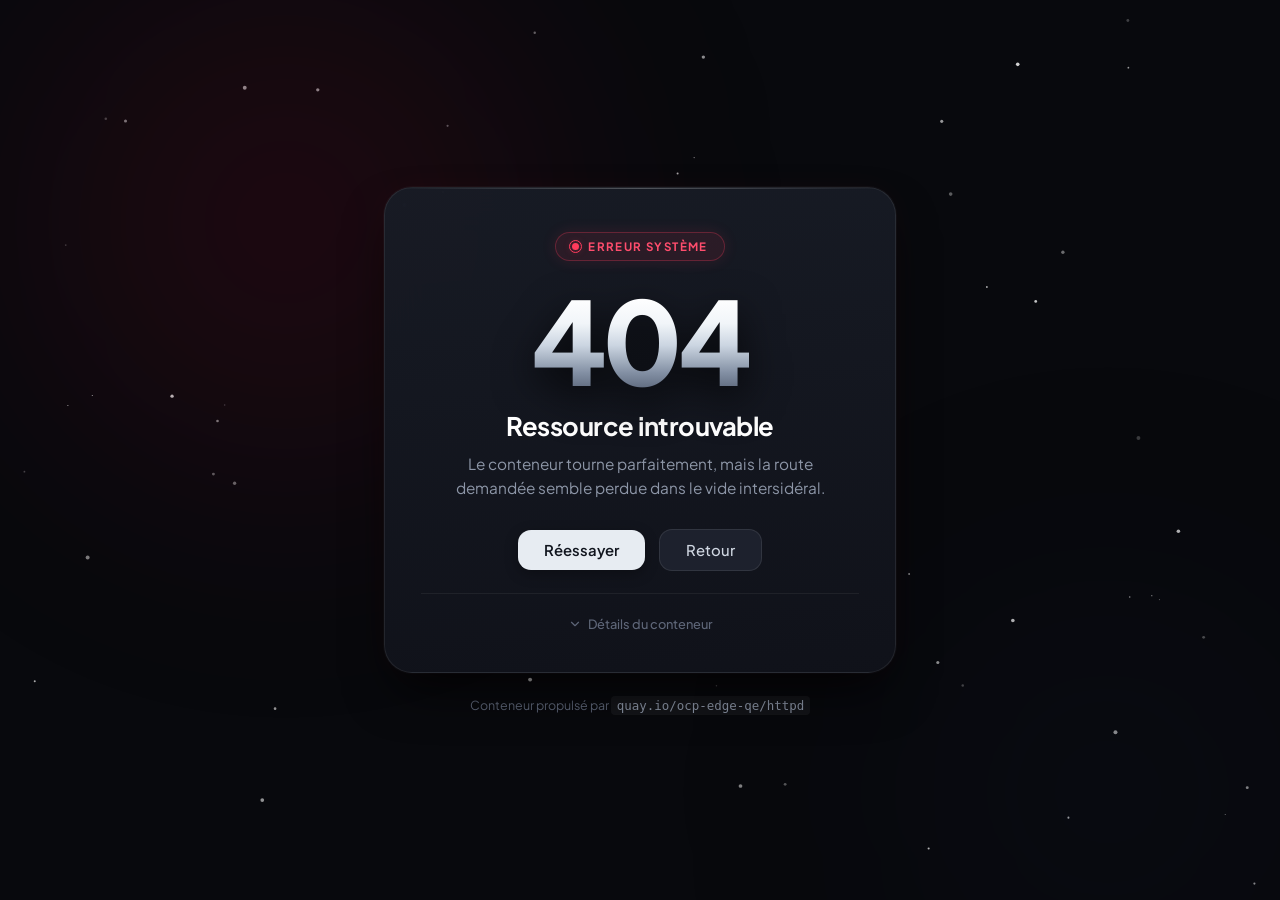
==== index.html @ 92edea51 "feat: add custom 404 error page with interactive elements and diagnostics - Created a new HTML file " ====
<!DOCTYPE html>
<html lang="fr">
<head>
  <meta charset="UTF-8">
  <meta name="viewport" content="width=device-width, initial-scale=1.0">
  <title>404 — Ressource introuvable</title>
  <meta name="description" content="Le conteneur tourne parfaitement, mais la route demandée semble perdue dans le vide intersidéral.">
  <link rel="icon" href="data:image/svg+xml,<svg xmlns='http://www.w3.org/2000/svg' viewBox='0 0 100 100'><text y='.9em' font-size='90'>🚀</text></svg>">
  <link rel="preconnect" href="https://fonts.googleapis.com">
  <link rel="preconnect" href="https://fonts.gstatic.com" crossorigin>
  <link href="https://fonts.googleapis.com/css2?family=Plus+Jakarta+Sans:wght@400;500;600;700;800;900&display=swap" rel="stylesheet">
  <link rel="stylesheet" href="style.css">
</head>
<body>
  <!-- Canvas d'arrière-plan avec poussière d'étoiles et nébuleuse -->
  <canvas id="space-canvas"></canvas>

  <!-- Lueur ambiante d'arrière-plan -->
  <div class="ambient-glow glow-top-left"></div>
  <div class="ambient-glow glow-bottom-right"></div>

  <main class="page-container">
    <!-- Carte principale 3D -->
    <div class="error-card" id="tilt-card">
      <!-- Reflet de lumière sur la bordure -->
      <div class="card-glass-reflection"></div>

      <!-- Badge statut système -->
      <div class="badge-wrapper">
        <div class="status-badge" role="status" aria-live="polite">
          <span class="pulsing-dot" aria-hidden="true"></span>
          <span class="badge-text">ERREUR SYSTÈME</span>
        </div>
      </div>

      <!-- Code 404 Métallique / 3D -->
      <div class="code-container">
        <h1 class="error-code" data-text="404">404</h1>
      </div>

      <!-- Titre & Description -->
      <div class="message-content">
        <h2 class="error-title">Ressource introuvable</h2>
        <p class="error-description">
          Le conteneur tourne parfaitement, mais la route demandée semble perdue dans le vide intersidéral.
        </p>
      </div>

      <!-- Boutons d'action -->
      <div class="action-buttons">
        <button type="button" class="btn btn-primary" id="btn-retry" aria-label="Réessayer la connexion">
          <span class="btn-spinner" aria-hidden="true"></span>
          <span class="btn-text">Réessayer</span>
        </button>
        <button type="button" class="btn btn-secondary" id="btn-back" aria-label="Revenir en arrière">
          <span class="btn-text">Retour</span>
        </button>
      </div>

      <!-- Informations techniques repliables -->
      <div class="diagnostics-toggle-container">
        <button type="button" class="diagnostics-toggle" id="diagnostics-toggle" aria-expanded="false" aria-controls="diagnostics-panel">
          <svg class="toggle-icon" width="14" height="14" viewBox="0 0 24 24" fill="none" stroke="currentColor" stroke-width="2" stroke-linecap="round" stroke-linejoin="round">
            <polyline points="6 9 12 15 18 9"></polyline>
          </svg>
          <span>Détails du conteneur</span>
        </button>

        <div class="diagnostics-panel" id="diagnostics-panel" hidden>
          <div class="diag-grid">
            <div class="diag-item">
              <span class="diag-label">Statut HTTP</span>
              <span class="diag-value status-error">404 Not Found</span>
            </div>
            <div class="diag-item">
              <span class="diag-label">Conteneur</span>
              <span class="diag-value" id="diag-server">Apache HTTPD (Alpine/OCP)</span>
            </div>
            <div class="diag-item">
              <span class="diag-label">Route demandée</span>
              <span class="diag-value code-font" id="diag-route">/</span>
            </div>
            <div class="diag-item">
              <span class="diag-label">Horodatage</span>
              <span class="diag-value code-font" id="diag-time">--:--:--</span>
            </div>
            <div class="diag-item">
              <span class="diag-label">Latence liaison</span>
              <span class="diag-value status-ok" id="diag-ping">0.4 ms</span>
            </div>
            <div class="diag-item">
              <span class="diag-label">Moteur Docker</span>
              <span class="diag-value status-ok">En cours d'exécution ●</span>
            </div>
          </div>
        </div>
      </div>

    </div>

    <!-- Notification toast interactive pour le bouton réessayer -->
    <div class="toast" id="status-toast" role="alert" aria-live="assertive"></div>

    <!-- Footer discret -->
    <footer class="page-footer">
      <span>Conteneur propulsé par <code>quay.io/ocp-edge-qe/httpd</code></span>
    </footer>
  </main>

  <script src="script.js"></script>
</body>
</html>
---- style.css ----
/* ==========================================================================
   Page d'erreur 404 - Design Intersidéral & Conteneurisé
   ========================================================================== */

:root {
  --bg-dark: #08090d;
  --bg-card: #13161f;
  --bg-card-glass: rgba(19, 22, 31, 0.85);
  --border-card: rgba(255, 255, 255, 0.08);
  --border-card-hover: rgba(255, 255, 255, 0.16);

  --accent-red: #ff3b5c;
  --accent-red-glow: rgba(255, 59, 92, 0.4);
  --badge-bg: rgba(255, 59, 92, 0.09);
  --badge-border: rgba(255, 59, 92, 0.28);
  --badge-text: #ff4d6d;

  --text-primary: #ffffff;
  --text-secondary: #8d96a7;
  --text-muted: #5e6678;

  --btn-primary-bg: #e7ecf2;
  --btn-primary-hover: #ffffff;
  --btn-primary-text: #11151e;
  --btn-secondary-bg: #1d212d;
  --btn-secondary-hover: #262c3b;
  --btn-secondary-border: rgba(255, 255, 255, 0.09);
  --btn-secondary-text: #d0d7e2;

  --font-main: 'Plus Jakarta Sans', system-ui, -apple-system, BlinkMacSystemFont, 'Segoe UI', Roboto, sans-serif;
  --font-mono: ui-monospace, SFMono-Regular, Menlo, Monaco, Consolas, monospace;
}

/* Reset & Box Sizing */
*, *::before, *::after {
  margin: 0;
  padding: 0;
  box-sizing: border-box;
}

html, body {
  width: 100%;
  height: 100%;
  min-height: 100vh;
  background-color: var(--bg-dark);
  color: var(--text-primary);
  font-family: var(--font-main);
  overflow-x: hidden;
  -webkit-font-smoothing: antialiased;
  -moz-osx-font-smoothing: grayscale;
}

body {
  display: flex;
  justify-content: center;
  align-items: center;
  position: relative;
}

/* Canvas d'arrière-plan (Particules cosmiques & poussière d'étoiles) */
#space-canvas {
  position: fixed;
  top: 0;
  left: 0;
  width: 100%;
  height: 100%;
  pointer-events: none;
  z-index: 0;
}

/* Halos lumineux nébuleux */
.ambient-glow {
  position: fixed;
  border-radius: 50%;
  filter: blur(120px);
  pointer-events: none;
  z-index: 1;
  opacity: 0.65;
  transition: opacity 1s ease;
}

.glow-top-left {
  top: -10vw;
  left: -5vw;
  width: 55vw;
  height: 55vw;
  max-width: 700px;
  max-height: 700px;
  background: radial-gradient(circle, rgba(190, 20, 50, 0.28) 0%, rgba(130, 10, 40, 0.12) 50%, transparent 80%);
}

.glow-bottom-right {
  bottom: -15vw;
  right: -10vw;
  width: 50vw;
  height: 50vw;
  max-width: 600px;
  max-height: 600px;
  background: radial-gradient(circle, rgba(30, 40, 70, 0.25) 0%, rgba(15, 20, 35, 0.08) 50%, transparent 80%);
}

/* Conteneur principal */
.page-container {
  position: relative;
  z-index: 10;
  display: flex;
  flex-direction: column;
  align-items: center;
  justify-content: center;
  padding: 24px;
  width: 100%;
  max-width: 560px;
  perspective: 1200px; /* Base pour l'effet 3D */
}

/* Carte centrale 404 */
.error-card {
  position: relative;
  width: 100%;
  background: var(--bg-card);
  background: linear-gradient(175deg, rgba(24, 28, 38, 0.95) 0%, rgba(16, 18, 26, 0.98) 100%);
  border: 1px solid var(--border-card);
  border-radius: 28px;
  padding: 44px 36px 36px;
  text-align: center;
  backdrop-filter: blur(24px);
  -webkit-backdrop-filter: blur(24px);
  box-shadow: 
    0 25px 50px -12px rgba(0, 0, 0, 0.8),
    0 0 0 1px rgba(255, 255, 255, 0.03),
    0 0 35px rgba(255, 45, 85, 0.04);
  transform-style: preserve-3d;
  transition: transform 0.2s cubic-bezier(0.2, 0, 0.2, 1), box-shadow 0.3s ease, border-color 0.3s ease;
  overflow: hidden;
}

/* Reflet spéculaire sur la vitre de la carte */
.card-glass-reflection {
  position: absolute;
  top: 0;
  left: 0;
  right: 0;
  height: 1px;
  background: linear-gradient(90deg, transparent 0%, rgba(255, 255, 255, 0.25) 50%, transparent 100%);
  pointer-events: none;
}

/* Badge Statut : ERREUR SYSTÈME */
.badge-wrapper {
  display: flex;
  justify-content: center;
  margin-bottom: 24px;
}

.status-badge {
  display: inline-flex;
  align-items: center;
  gap: 9px;
  background-color: var(--badge-bg);
  border: 1px solid var(--badge-border);
  padding: 6px 16px;
  border-radius: 9999px;
  box-shadow: 0 0 15px rgba(255, 59, 92, 0.12);
  user-select: none;
}

.pulsing-dot {
  width: 7px;
  height: 7px;
  border-radius: 50%;
  background-color: var(--accent-red);
  box-shadow: 0 0 8px var(--accent-red-glow);
  position: relative;
  display: inline-block;
}

.pulsing-dot::after {
  content: '';
  position: absolute;
  top: -3px;
  left: -3px;
  width: 13px;
  height: 13px;
  border-radius: 50%;
  border: 1px solid var(--accent-red);
  animation: pulse-ring 2s cubic-bezier(0.2, 0.8, 0.2, 1) infinite;
}

@keyframes pulse-ring {
  0% {
    transform: scale(0.6);
    opacity: 0.9;
  }
  70%, 100% {
    transform: scale(2.2);
    opacity: 0;
  }
}

.badge-text {
  font-size: 0.72rem;
  font-weight: 700;
  letter-spacing: 0.12em;
  color: var(--badge-text);
  text-transform: uppercase;
}

/* Chiffre 404 Géant & Métallique */
.code-container {
  margin: 0 0 14px;
  position: relative;
  user-select: none;
}

.error-code {
  font-size: clamp(5.2rem, 14vw, 7.2rem);
  font-weight: 900;
  line-height: 0.95;
  letter-spacing: -0.045em;
  background: linear-gradient(180deg, 
    #ffffff 10%, 
    #f1f5f9 35%, 
    #cbd5e1 55%, 
    #828fa3 80%, 
    #535e72 100%
  );
  -webkit-background-clip: text;
  -webkit-text-fill-color: transparent;
  filter: drop-shadow(0 14px 20px rgba(0, 0, 0, 0.75));
  position: relative;
  display: inline-block;
}

/* Titre & Description */
.message-content {
  margin-bottom: 28px;
}

.error-title {
  font-size: 1.6rem;
  font-weight: 700;
  letter-spacing: -0.02em;
  color: var(--text-primary);
  margin-bottom: 10px;
}

.error-description {
  font-size: 0.96rem;
  line-height: 1.6;
  color: var(--text-secondary);
  max-width: 410px;
  margin: 0 auto;
}

/* Boutons d'Action */
.action-buttons {
  display: flex;
  justify-content: center;
  align-items: center;
  gap: 14px;
  margin-bottom: 22px;
}

.btn {
  font-family: var(--font-main);
  font-size: 0.93rem;
  padding: 11px 26px;
  border-radius: 13px;
  border: none;
  cursor: pointer;
  display: inline-flex;
  align-items: center;
  justify-content: center;
  gap: 8px;
  transition: all 0.22s cubic-bezier(0.16, 1, 0.3, 1);
  outline: none;
  position: relative;
}

.btn:focus-visible {
  box-shadow: 0 0 0 3px rgba(255, 255, 255, 0.35);
}

/* Bouton Primaire : Réessayer */
.btn-primary {
  background-color: var(--btn-primary-bg);
  color: var(--btn-primary-text);
  font-weight: 600;
  box-shadow: 0 4px 14px rgba(0, 0, 0, 0.3);
}

.btn-primary:hover {
  background-color: var(--btn-primary-hover);
  transform: translateY(-2px);
  box-shadow: 0 8px 24px rgba(255, 255, 255, 0.18);
}

.btn-primary:active {
  transform: translateY(0);
}

/* Spinner pour bouton Réessayer */
.btn-spinner {
  width: 14px;
  height: 14px;
  border: 2px solid rgba(17, 21, 30, 0.25);
  border-top-color: var(--btn-primary-text);
  border-radius: 50%;
  display: none;
  animation: spin 0.8s linear infinite;
}

.btn-primary.loading .btn-spinner {
  display: inline-block;
}

.btn-primary.loading {
  pointer-events: none;
  opacity: 0.85;
}

@keyframes spin {
  to { transform: rotate(360deg); }
}

/* Bouton Secondaire : Retour */
.btn-secondary {
  background-color: var(--btn-secondary-bg);
  color: var(--btn-secondary-text);
  border: 1px solid var(--btn-secondary-border);
  font-weight: 500;
}

.btn-secondary:hover {
  background-color: var(--btn-secondary-hover);
  border-color: rgba(255, 255, 255, 0.18);
  color: #ffffff;
  transform: translateY(-2px);
}

.btn-secondary:active {
  transform: translateY(0);
}

/* Section Diagnostic Repliable */
.diagnostics-toggle-container {
  border-top: 1px solid rgba(255, 255, 255, 0.06);
  padding-top: 18px;
  margin-top: 10px;
}

.diagnostics-toggle {
  background: transparent;
  border: none;
  color: var(--text-muted);
  font-family: var(--font-main);
  font-size: 0.8rem;
  font-weight: 500;
  display: inline-flex;
  align-items: center;
  gap: 6px;
  cursor: pointer;
  transition: color 0.2s ease;
  padding: 4px 8px;
  border-radius: 6px;
}

.diagnostics-toggle:hover {
  color: var(--text-secondary);
}

.toggle-icon {
  transition: transform 0.25s ease;
}

.diagnostics-toggle[aria-expanded="true"] .toggle-icon {
  transform: rotate(180deg);
}

.diagnostics-panel {
  margin-top: 14px;
  background: rgba(10, 12, 17, 0.65);
  border: 1px solid rgba(255, 255, 255, 0.05);
  border-radius: 12px;
  padding: 14px 16px;
  text-align: left;
  animation: fadeIn 0.3s ease;
}

@keyframes fadeIn {
  from { opacity: 0; transform: translateY(-6px); }
  to { opacity: 1; transform: translateY(0); }
}

.diag-grid {
  display: grid;
  grid-template-columns: repeat(2, 1fr);
  gap: 10px 14px;
  font-size: 0.78rem;
}

.diag-item {
  display: flex;
  flex-direction: column;
  gap: 2px;
}

.diag-label {
  color: var(--text-muted);
  font-size: 0.7rem;
  text-transform: uppercase;
  letter-spacing: 0.05em;
}

.diag-value {
  color: var(--text-secondary);
  font-weight: 500;
  overflow: hidden;
  text-overflow: ellipsis;
  white-space: nowrap;
}

.diag-value.code-font {
  font-family: var(--font-mono);
}

.diag-value.status-error {
  color: var(--accent-red);
}

.diag-value.status-ok {
  color: #34d399;
}

/* Toast Message */
.toast {
  position: fixed;
  bottom: 30px;
  left: 50%;
  transform: translateX(-50%) translateY(20px);
  background: rgba(22, 26, 36, 0.95);
  border: 1px solid rgba(255, 255, 255, 0.12);
  color: #ffffff;
  padding: 10px 20px;
  border-radius: 9999px;
  font-size: 0.85rem;
  display: flex;
  align-items: center;
  gap: 8px;
  box-shadow: 0 10px 25px rgba(0, 0, 0, 0.6);
  opacity: 0;
  pointer-events: none;
  transition: all 0.3s cubic-bezier(0.16, 1, 0.3, 1);
  z-index: 100;
}

.toast.show {
  opacity: 1;
  transform: translateX(-50%) translateY(0);
}

/* Footer Discret */
.page-footer {
  margin-top: 24px;
  font-size: 0.78rem;
  color: var(--text-muted);
  text-align: center;
}

.page-footer code {
  font-family: var(--font-mono);
  background: rgba(255, 255, 255, 0.05);
  padding: 2px 6px;
  border-radius: 4px;
  color: var(--text-secondary);
}

/* Adaptabilité Mobile */
@media (max-width: 480px) {
  .error-card {
    padding: 36px 20px 28px;
    border-radius: 22px;
  }

  .action-buttons {
    flex-direction: column;
    width: 100%;
    gap: 10px;
  }

  .btn {
    width: 100%;
  }

  .diag-grid {
    grid-template-columns: 1fr;
  }
}
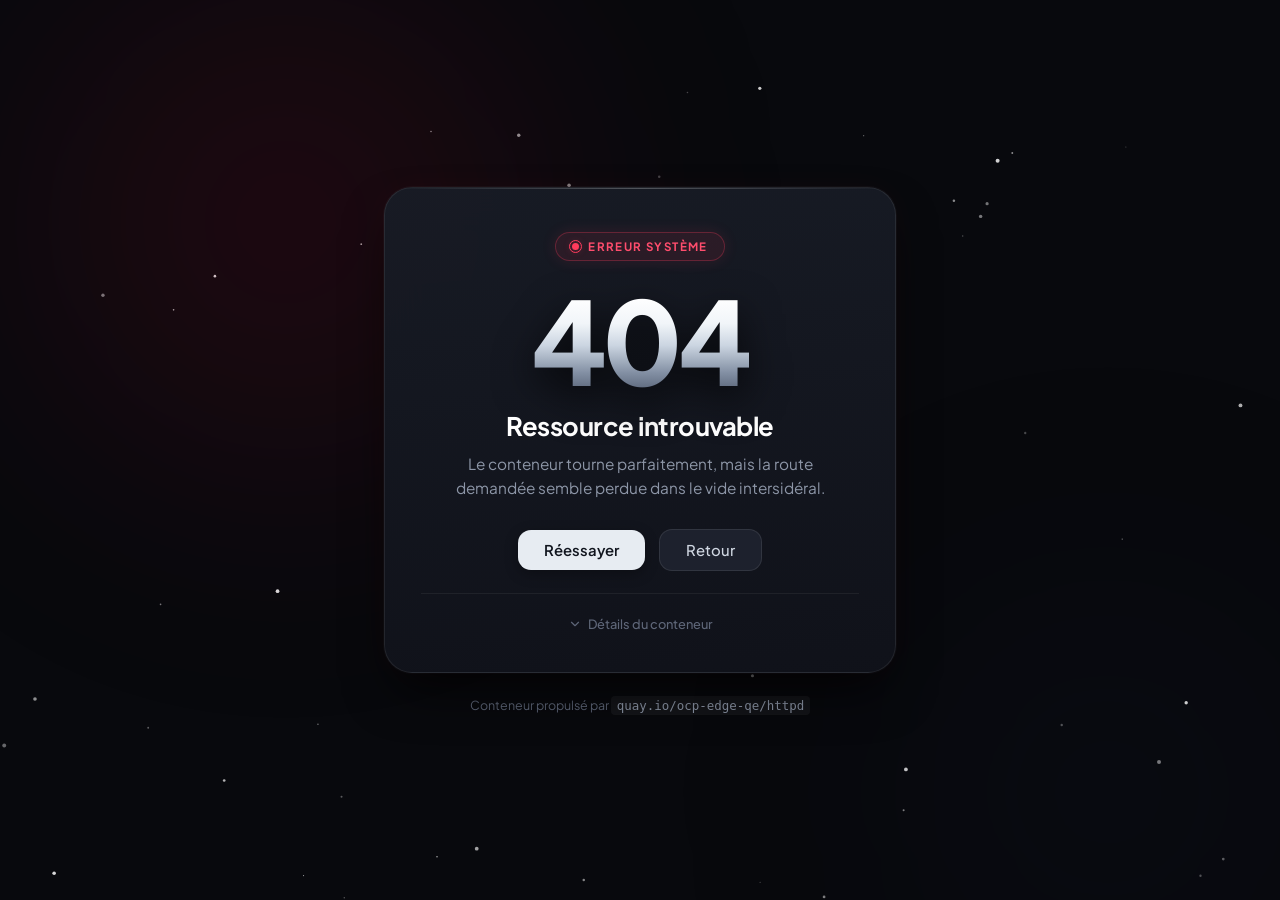
==== commit d47e0c0c: "ci: add GitHub Pages deployment workflow and auto-base resolution" ====
--- a/index.html
+++ b/index.html
@@ -6,6 +6,15 @@
   <title>404 — Ressource introuvable</title>
   <meta name="description" content="Le conteneur tourne parfaitement, mais la route demandée semble perdue dans le vide intersidéral.">
   <link rel="icon" href="data:image/svg+xml,<svg xmlns='http://www.w3.org/2000/svg' viewBox='0 0 100 100'><text y='.9em' font-size='90'>🚀</text></svg>">
+  <script>
+    // Résolution dynamique du chemin de base pour GitHub Pages et conteneur Docker
+    (function() {
+      var isGH = window.location.hostname.endsWith('github.io');
+      var segments = window.location.pathname.split('/').filter(Boolean);
+      var baseDir = isGH && segments.length > 0 ? '/' + segments[0] + '/' : '/';
+      document.write('<base href="' + baseDir + '">');
+    })();
+  </script>
   <link rel="preconnect" href="https://fonts.googleapis.com">
   <link rel="preconnect" href="https://fonts.gstatic.com" crossorigin>
   <link href="https://fonts.googleapis.com/css2?family=Plus+Jakarta+Sans:wght@400;500;600;700;800;900&display=swap" rel="stylesheet">
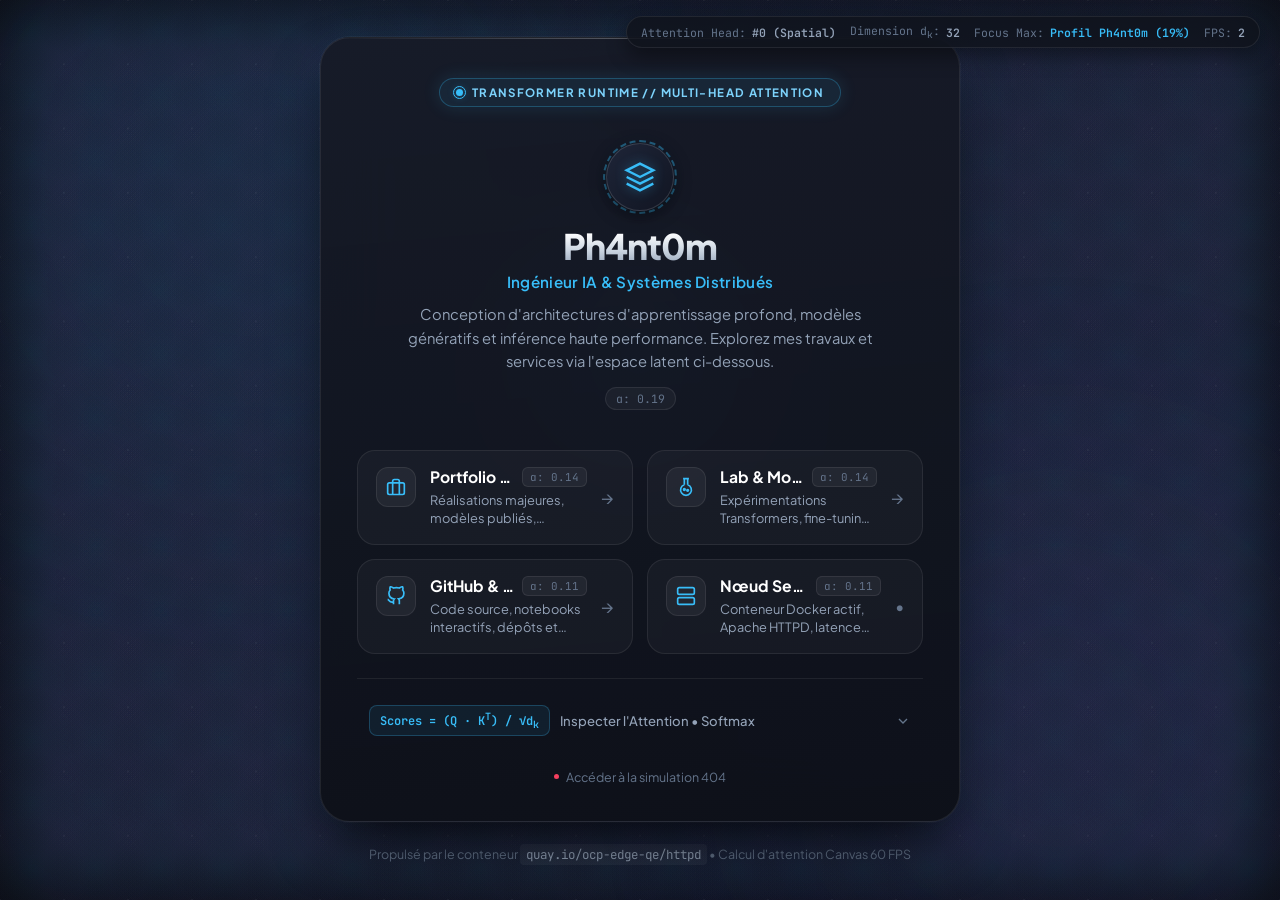
==== commit db91ac1e: "feat: transform homepage into AI Neural Hub with dynamic Attention Heatmap (Q*K^T / sqrt(dk))" ====
--- a/index.html
+++ b/index.html
@@ -3,9 +3,10 @@
 <head>
   <meta charset="UTF-8">
   <meta name="viewport" content="width=device-width, initial-scale=1.0">
-  <title>404 — Ressource introuvable</title>
-  <meta name="description" content="Le conteneur tourne parfaitement, mais la route demandée semble perdue dans le vide intersidéral.">
-  <link rel="icon" href="data:image/svg+xml,<svg xmlns='http://www.w3.org/2000/svg' viewBox='0 0 100 100'><text y='.9em' font-size='90'>🚀</text></svg>">
+  <title>Ph4nt0m // AI & Systems Engineer — Neural Hub</title>
+  <meta name="description" content="Portail personnel et serveur d'ingénierie en Intelligence Artificielle. Fond interactif Attention Heatmap calculant Q·Kᵀ / √dₖ en temps réel.">
+  <link rel="icon" href="data:image/svg+xml,<svg xmlns='http://www.w3.org/2000/svg' viewBox='0 0 100 100'><text y='.9em' font-size='90'>🧠</text></svg>">
+
   <script>
     // Résolution dynamique du chemin de base pour GitHub Pages et conteneur Docker
     (function() {
@@ -15,104 +16,226 @@
       document.write('<base href="' + baseDir + '">');
     })();
   </script>
+
   <link rel="preconnect" href="https://fonts.googleapis.com">
   <link rel="preconnect" href="https://fonts.gstatic.com" crossorigin>
-  <link href="https://fonts.googleapis.com/css2?family=Plus+Jakarta+Sans:wght@400;500;600;700;800;900&display=swap" rel="stylesheet">
+  <link href="https://fonts.googleapis.com/css2?family=JetBrains+Mono:wght@400;500;600;700&family=Plus+Jakarta+Sans:wght@400;500;600;700;800;900&display=swap" rel="stylesheet">
   <link rel="stylesheet" href="style.css">
 </head>
 <body>
-  <!-- Canvas d'arrière-plan avec poussière d'étoiles et nébuleuse -->
-  <canvas id="space-canvas"></canvas>
-
-  <!-- Lueur ambiante d'arrière-plan -->
-  <div class="ambient-glow glow-top-left"></div>
-  <div class="ambient-glow glow-bottom-right"></div>
+  <!-- Canvas Attention Heatmap (Calcul Q·Kᵀ / √dₖ en temps réel) -->
+  <canvas id="attention-canvas"></canvas>
+
+  <!-- Lueur ambiante nébuleuse -->
+  <div class="ambient-glow glow-cyan"></div>
+  <div class="ambient-glow glow-violet"></div>
+
+  <!-- HUD d'attention flottant discret en haut à droite -->
+  <aside class="hud-bar" aria-label="Télémétrie d'attention">
+    <div class="hud-item">
+      <span class="hud-label">Attention Head:</span>
+      <span class="hud-val" id="hud-head">#0 (Spatial)</span>
+    </div>
+    <div class="hud-item">
+      <span class="hud-label">Dimension d<sub>k</sub>:</span>
+      <span class="hud-val">32</span>
+    </div>
+    <div class="hud-item">
+      <span class="hud-label">Focus Max:</span>
+      <span class="hud-val highlight" id="hud-argmax">Query Init</span>
+    </div>
+    <div class="hud-item">
+      <span class="hud-label">FPS:</span>
+      <span class="hud-val" id="hud-fps">60</span>
+    </div>
+  </aside>
 
   <main class="page-container">
-    <!-- Carte principale 3D -->
-    <div class="error-card" id="tilt-card">
-      <!-- Reflet de lumière sur la bordure -->
+    <!-- Carte Principale 3D (Hub IA) -->
+    <div class="portal-card" id="tilt-card">
       <div class="card-glass-reflection"></div>
 
-      <!-- Badge statut système -->
+      <!-- Badge Supérieur : Mode Transformer -->
       <div class="badge-wrapper">
-        <div class="status-badge" role="status" aria-live="polite">
+        <div class="status-badge" role="status">
           <span class="pulsing-dot" aria-hidden="true"></span>
-          <span class="badge-text">ERREUR SYSTÈME</span>
+          <span class="badge-text">TRANSFORMER RUNTIME // MULTI-HEAD ATTENTION</span>
         </div>
       </div>
 
-      <!-- Code 404 Métallique / 3D -->
-      <div class="code-container">
-        <h1 class="error-code" data-text="404">404</h1>
-      </div>
-
-      <!-- Titre & Description -->
-      <div class="message-content">
-        <h2 class="error-title">Ressource introuvable</h2>
-        <p class="error-description">
-          Le conteneur tourne parfaitement, mais la route demandée semble perdue dans le vide intersidéral.
+      <!-- En-tête Identité (Token Q/K : Hero) -->
+      <header class="profile-header interactive-token" data-token-id="hero" data-token-name="Profil Ph4nt0m">
+        <div class="avatar-container">
+          <div class="avatar-ring"></div>
+          <div class="avatar-glow"></div>
+          <div class="avatar-inner">
+            <svg class="ai-core-icon" viewBox="0 0 24 24" fill="none" stroke="currentColor" stroke-width="1.8">
+              <polygon points="12 2 2 7 12 12 22 7 12 2"></polygon>
+              <polyline points="2 17 12 22 22 17"></polyline>
+              <polyline points="2 12 12 17 22 12"></polyline>
+            </svg>
+          </div>
+        </div>
+
+        <div class="title-group">
+          <h1 class="profile-name">Ph4nt0m</h1>
+          <p class="profile-role">Ingénieur IA & Systèmes Distribués</p>
+        </div>
+
+        <p class="profile-bio">
+          Conception d'architectures d'apprentissage profond, modèles génératifs et inférence haute performance.
+          Explorez mes travaux et services via l'espace latent ci-dessous.
         </p>
-      </div>
-
-      <!-- Boutons d'action -->
-      <div class="action-buttons">
-        <button type="button" class="btn btn-primary" id="btn-retry" aria-label="Réessayer la connexion">
-          <span class="btn-spinner" aria-hidden="true"></span>
-          <span class="btn-text">Réessayer</span>
-        </button>
-        <button type="button" class="btn btn-secondary" id="btn-back" aria-label="Revenir en arrière">
-          <span class="btn-text">Retour</span>
-        </button>
-      </div>
-
-      <!-- Informations techniques repliables -->
-      <div class="diagnostics-toggle-container">
-        <button type="button" class="diagnostics-toggle" id="diagnostics-toggle" aria-expanded="false" aria-controls="diagnostics-panel">
-          <svg class="toggle-icon" width="14" height="14" viewBox="0 0 24 24" fill="none" stroke="currentColor" stroke-width="2" stroke-linecap="round" stroke-linejoin="round">
+
+        <div class="token-score-pill" id="score-hero">
+          <span class="score-label">attn &alpha;</span>
+          <span class="score-val">0.00</span>
+        </div>
+      </header>
+
+      <!-- Grille des Hub Links (Tokens Interactifs K_i) -->
+      <nav class="hub-grid" aria-label="Navigation du serveur">
+        
+        <!-- Token 1 : Portfolio -->
+        <a href="https://github.com/Ph4nt0m1882" target="_blank" rel="noopener noreferrer" 
+           class="hub-card interactive-token" data-token-id="portfolio" data-token-name="Portfolio">
+          <div class="card-icon-wrapper">
+            <svg viewBox="0 0 24 24" fill="none" stroke="currentColor" stroke-width="2">
+              <rect x="2" y="7" width="20" height="14" rx="2" ry="2"></rect>
+              <path d="M16 21V5a2 2 0 0 0-2-2h-4a2 2 0 0 0-2 2v16"></path>
+            </svg>
+          </div>
+          <div class="card-content">
+            <div class="card-title-row">
+              <h2 class="card-title">Portfolio & Projets</h2>
+              <span class="token-badge" id="score-portfolio">&alpha;: 0.00</span>
+            </div>
+            <p class="card-desc">Réalisations majeures, modèles publiés, benchmarks et architectures ML.</p>
+          </div>
+          <span class="card-arrow" aria-hidden="true">&rarr;</span>
+        </a>
+
+        <!-- Token 2 : Lab IA -->
+        <a href="https://huggingface.co" target="_blank" rel="noopener noreferrer"
+           class="hub-card interactive-token" data-token-id="lab" data-token-name="AI Lab">
+          <div class="card-icon-wrapper">
+            <svg viewBox="0 0 24 24" fill="none" stroke="currentColor" stroke-width="2">
+              <path d="M10 2v7.31M14 2v7.31M8.5 2h7M14 9.3a6.5 6.5 0 1 1-4 0"></path>
+              <circle cx="10" cy="15" r="1"></circle>
+              <circle cx="14" cy="16" r="1"></circle>
+            </svg>
+          </div>
+          <div class="card-content">
+            <div class="card-title-row">
+              <h2 class="card-title">Lab & Modèles</h2>
+              <span class="token-badge" id="score-lab">&alpha;: 0.00</span>
+            </div>
+            <p class="card-desc">Expérimentations Transformers, fine-tuning, embeddings et inférence locale.</p>
+          </div>
+          <span class="card-arrow" aria-hidden="true">&rarr;</span>
+        </a>
+
+        <!-- Token 3 : GitHub Repos -->
+        <a href="https://github.com/Ph4nt0m1882" target="_blank" rel="noopener noreferrer"
+           class="hub-card interactive-token" data-token-id="github" data-token-name="GitHub">
+          <div class="card-icon-wrapper">
+            <svg viewBox="0 0 24 24" fill="none" stroke="currentColor" stroke-width="2">
+              <path d="M9 19c-5 1.5-5-2.5-7-3m14 6v-3.87a3.37 3.37 0 0 0-.94-2.61c3.14-.35 6.44-1.54 6.44-7A5.44 5.44 0 0 0 20 4.77 5.07 5.07 0 0 0 19.91 1S18.73.65 16 2.48a13.38 13.38 0 0 0-7 0C6.27.65 5.09 1 5.09 1A5.07 5.07 0 0 0 5 4.77a5.44 5.44 0 0 0-1.5 3.78c0 5.42 3.3 6.61 6.44 7A3.37 3.37 0 0 0 9 18.13V22"></path>
+            </svg>
+          </div>
+          <div class="card-content">
+            <div class="card-title-row">
+              <h2 class="card-title">GitHub & Code</h2>
+              <span class="token-badge" id="score-github">&alpha;: 0.00</span>
+            </div>
+            <p class="card-desc">Code source, notebooks interactifs, dépôts et contributions open source.</p>
+          </div>
+          <span class="card-arrow" aria-hidden="true">&rarr;</span>
+        </a>
+
+        <!-- Token 4 : Télémétrie Serveur -->
+        <div class="hub-card interactive-token" data-token-id="server" data-token-name="Système & Docker" role="button" tabindex="0" id="card-server-stats">
+          <div class="card-icon-wrapper">
+            <svg viewBox="0 0 24 24" fill="none" stroke="currentColor" stroke-width="2">
+              <rect x="2" y="2" width="20" height="8" rx="2" ry="2"></rect>
+              <rect x="2" y="14" width="20" height="8" rx="2" ry="2"></rect>
+              <line x1="6" y1="6" x2="6.01" y2="6"></line>
+              <line x1="6" y1="18" x2="6.01" y2="18"></line>
+            </svg>
+          </div>
+          <div class="card-content">
+            <div class="card-title-row">
+              <h2 class="card-title">Nœud Serveur</h2>
+              <span class="token-badge" id="score-server">&alpha;: 0.00</span>
+            </div>
+            <p class="card-desc">Conteneur Docker actif, Apache HTTPD, latence réseau et statut des workers.</p>
+          </div>
+          <span class="card-arrow" aria-hidden="true">&bull;</span>
+        </div>
+
+      </nav>
+
+      <!-- Section Inspecteur d'Attention / Tenseurs en direct -->
+      <section class="inspector-section" aria-label="Inspecteur de tenseurs">
+        <button type="button" class="inspector-toggle interactive-token" data-token-id="inspector" data-token-name="Inspecteur" id="inspector-toggle" aria-expanded="false" aria-controls="inspector-panel">
+          <div class="formula-chip">
+            <span class="formula-text">Scores = (Q &middot; K<sup>T</sup>) / &radic;d<sub>k</sub></span>
+          </div>
+          <span class="toggle-text">Inspecter l'Attention &bull; Softmax</span>
+          <svg class="toggle-arrow" width="16" height="16" viewBox="0 0 24 24" fill="none" stroke="currentColor" stroke-width="2">
             <polyline points="6 9 12 15 18 9"></polyline>
           </svg>
-          <span>Détails du conteneur</span>
         </button>
 
-        <div class="diagnostics-panel" id="diagnostics-panel" hidden>
-          <div class="diag-grid">
-            <div class="diag-item">
-              <span class="diag-label">Statut HTTP</span>
-              <span class="diag-value status-error">404 Not Found</span>
-            </div>
-            <div class="diag-item">
-              <span class="diag-label">Conteneur</span>
-              <span class="diag-value" id="diag-server">Apache HTTPD (Alpine/OCP)</span>
-            </div>
-            <div class="diag-item">
-              <span class="diag-label">Route demandée</span>
-              <span class="diag-value code-font" id="diag-route">/</span>
-            </div>
-            <div class="diag-item">
-              <span class="diag-label">Horodatage</span>
-              <span class="diag-value code-font" id="diag-time">--:--:--</span>
-            </div>
-            <div class="diag-item">
-              <span class="diag-label">Latence liaison</span>
-              <span class="diag-value status-ok" id="diag-ping">0.4 ms</span>
-            </div>
-            <div class="diag-item">
-              <span class="diag-label">Moteur Docker</span>
-              <span class="diag-value status-ok">En cours d'exécution ●</span>
-            </div>
-          </div>
-        </div>
-      </div>
-
-    </div>
-
-    <!-- Notification toast interactive pour le bouton réessayer -->
-    <div class="toast" id="status-toast" role="alert" aria-live="assertive"></div>
-
-    <!-- Footer discret -->
-    <footer class="page-footer">
-      <span>Conteneur propulsé par <code>quay.io/ocp-edge-qe/httpd</code></span>
+        <div class="inspector-panel" id="inspector-panel" hidden>
+          <div class="panel-header">
+            <span class="panel-tag">DISTRIBUTION SOFTMAX TEMPS RÉEL</span>
+            <div class="head-selector">
+              <span class="label">Tête :</span>
+              <button class="head-btn active" data-head="0">0 (Spatial)</button>
+              <button class="head-btn" data-head="1">1 (Sémantique)</button>
+              <button class="head-btn" data-head="2">2 (Vélocité)</button>
+            </div>
+          </div>
+
+          <!-- Barres de répartition softmax -->
+          <div class="softmax-bars" id="softmax-bars">
+            <!-- Rempli dynamiquement par script.js -->
+          </div>
+
+          <div class="tensor-metrics">
+            <div class="metric-item">
+              <span class="metric-label">Vecteur Query ||Q||</span>
+              <span class="metric-val" id="metric-qnorm">0.00</span>
+            </div>
+            <div class="metric-item">
+              <span class="metric-label">Vitesse Curseur</span>
+              <span class="metric-val" id="metric-speed">0 px/s</span>
+            </div>
+            <div class="metric-item">
+              <span class="metric-label">Température &tau;</span>
+              <span class="metric-val">1.0</span>
+            </div>
+            <div class="metric-item">
+              <span class="metric-label">Conteneur</span>
+              <span class="metric-val">Apache / Docker</span>
+            </div>
+          </div>
+        </div>
+      </section>
+
+      <!-- Lien discret vers la page 404 test -->
+      <footer class="card-footer">
+        <a href="404.html" class="subtle-link" title="Tester la page d'erreur 404">
+          <span class="link-dot"></span>
+          Accéder à la simulation 404
+        </a>
+      </footer>
+
+    </div>
+
+    <footer class="main-footer">
+      <span>Propulsé par le conteneur <code>quay.io/ocp-edge-qe/httpd</code> &bull; Calcul d'attention Canvas 60 FPS</span>
     </footer>
   </main>
 
--- a/style.css
+++ b/style.css
@@ -1,34 +1,32 @@
 /* ==========================================================================
-   Page d'erreur 404 - Design Intersidéral & Conteneurisé
+   Ph4nt0m // AI & Systems Hub — Attention Heatmap Theme
+   Architecture : Scaled Dot-Product Attention (Q·Kᵀ / √dₖ)
    ========================================================================== */
 
 :root {
-  --bg-dark: #08090d;
-  --bg-card: #13161f;
-  --bg-card-glass: rgba(19, 22, 31, 0.85);
-  --border-card: rgba(255, 255, 255, 0.08);
-  --border-card-hover: rgba(255, 255, 255, 0.16);
-
-  --accent-red: #ff3b5c;
-  --accent-red-glow: rgba(255, 59, 92, 0.4);
-  --badge-bg: rgba(255, 59, 92, 0.09);
-  --badge-border: rgba(255, 59, 92, 0.28);
-  --badge-text: #ff4d6d;
+  --bg-dark: #07080c;
+  --bg-card: #12151f;
+  --bg-card-gradient: linear-gradient(175deg, rgba(22, 26, 38, 0.92) 0%, rgba(13, 16, 24, 0.96) 100%);
+  --border-subtle: rgba(255, 255, 255, 0.08);
+  --border-focus: rgba(56, 189, 248, 0.35);
+
+  --accent-cyan: #38bdf8;
+  --accent-cyan-glow: rgba(56, 189, 248, 0.45);
+  --accent-violet: #818cf8;
+  --accent-violet-glow: rgba(129, 140, 248, 0.35);
+  --accent-hot: #f43f5e;
+  --accent-amber: #fbbf24;
+
+  --badge-bg: rgba(56, 189, 248, 0.08);
+  --badge-border: rgba(56, 189, 248, 0.28);
+  --badge-text: #7dd3fc;
 
   --text-primary: #ffffff;
-  --text-secondary: #8d96a7;
-  --text-muted: #5e6678;
-
-  --btn-primary-bg: #e7ecf2;
-  --btn-primary-hover: #ffffff;
-  --btn-primary-text: #11151e;
-  --btn-secondary-bg: #1d212d;
-  --btn-secondary-hover: #262c3b;
-  --btn-secondary-border: rgba(255, 255, 255, 0.09);
-  --btn-secondary-text: #d0d7e2;
+  --text-secondary: #94a3b8;
+  --text-muted: #64748b;
 
   --font-main: 'Plus Jakarta Sans', system-ui, -apple-system, BlinkMacSystemFont, 'Segoe UI', Roboto, sans-serif;
-  --font-mono: ui-monospace, SFMono-Regular, Menlo, Monaco, Consolas, monospace;
+  --font-mono: 'JetBrains Mono', ui-monospace, SFMono-Regular, Menlo, Monaco, Consolas, monospace;
 }
 
 /* Reset & Box Sizing */
@@ -55,10 +53,11 @@
   justify-content: center;
   align-items: center;
   position: relative;
-}
-
-/* Canvas d'arrière-plan (Particules cosmiques & poussière d'étoiles) */
-#space-canvas {
+  min-height: 100vh;
+}
+
+/* Canvas Attention Heatmap (En arrière-plan total) */
+#attention-canvas {
   position: fixed;
   top: 0;
   left: 0;
@@ -68,35 +67,74 @@
   z-index: 0;
 }
 
-/* Halos lumineux nébuleux */
+/* Halos lumineux ambiants */
 .ambient-glow {
   position: fixed;
   border-radius: 50%;
-  filter: blur(120px);
+  filter: blur(140px);
   pointer-events: none;
   z-index: 1;
-  opacity: 0.65;
+  opacity: 0.45;
   transition: opacity 1s ease;
 }
 
-.glow-top-left {
+.glow-cyan {
   top: -10vw;
   left: -5vw;
+  width: 50vw;
+  height: 50vw;
+  max-width: 650px;
+  max-height: 650px;
+  background: radial-gradient(circle, rgba(56, 189, 248, 0.22) 0%, rgba(14, 165, 233, 0.08) 50%, transparent 80%);
+}
+
+.glow-violet {
+  bottom: -15vw;
+  right: -10vw;
   width: 55vw;
   height: 55vw;
   max-width: 700px;
   max-height: 700px;
-  background: radial-gradient(circle, rgba(190, 20, 50, 0.28) 0%, rgba(130, 10, 40, 0.12) 50%, transparent 80%);
-}
-
-.glow-bottom-right {
-  bottom: -15vw;
-  right: -10vw;
-  width: 50vw;
-  height: 50vw;
-  max-width: 600px;
-  max-height: 600px;
-  background: radial-gradient(circle, rgba(30, 40, 70, 0.25) 0%, rgba(15, 20, 35, 0.08) 50%, transparent 80%);
+  background: radial-gradient(circle, rgba(129, 140, 248, 0.20) 0%, rgba(79, 70, 229, 0.06) 50%, transparent 80%);
+}
+
+/* Barre HUD discrète en haut à droite */
+.hud-bar {
+  position: fixed;
+  top: 16px;
+  right: 20px;
+  z-index: 50;
+  display: flex;
+  align-items: center;
+  gap: 14px;
+  background: rgba(15, 18, 26, 0.75);
+  border: 1px solid rgba(255, 255, 255, 0.08);
+  backdrop-filter: blur(16px);
+  -webkit-backdrop-filter: blur(16px);
+  padding: 6px 14px;
+  border-radius: 9999px;
+  font-size: 0.72rem;
+  font-family: var(--font-mono);
+  box-shadow: 0 8px 20px rgba(0, 0, 0, 0.4);
+}
+
+.hud-item {
+  display: flex;
+  align-items: center;
+  gap: 6px;
+}
+
+.hud-label {
+  color: var(--text-muted);
+}
+
+.hud-val {
+  color: var(--text-secondary);
+  font-weight: 600;
+}
+
+.hud-val.highlight {
+  color: var(--accent-cyan);
 }
 
 /* Conteneur principal */
@@ -107,45 +145,43 @@
   flex-direction: column;
   align-items: center;
   justify-content: center;
-  padding: 24px;
+  padding: 32px 20px;
   width: 100%;
-  max-width: 560px;
-  perspective: 1200px; /* Base pour l'effet 3D */
-}
-
-/* Carte centrale 404 */
-.error-card {
+  max-width: 680px;
+  perspective: 1200px;
+}
+
+/* Carte Centrale (Hub 3D) */
+.portal-card {
   position: relative;
   width: 100%;
-  background: var(--bg-card);
-  background: linear-gradient(175deg, rgba(24, 28, 38, 0.95) 0%, rgba(16, 18, 26, 0.98) 100%);
-  border: 1px solid var(--border-card);
-  border-radius: 28px;
-  padding: 44px 36px 36px;
-  text-align: center;
-  backdrop-filter: blur(24px);
-  -webkit-backdrop-filter: blur(24px);
+  background: var(--bg-card-gradient);
+  border: 1px solid var(--border-subtle);
+  border-radius: 30px;
+  padding: 40px 36px 32px;
+  backdrop-filter: blur(28px);
+  -webkit-backdrop-filter: blur(28px);
   box-shadow: 
-    0 25px 50px -12px rgba(0, 0, 0, 0.8),
-    0 0 0 1px rgba(255, 255, 255, 0.03),
-    0 0 35px rgba(255, 45, 85, 0.04);
+    0 30px 60px -15px rgba(0, 0, 0, 0.85),
+    0 0 0 1px rgba(255, 255, 255, 0.04),
+    0 0 45px rgba(56, 189, 248, 0.05);
   transform-style: preserve-3d;
   transition: transform 0.2s cubic-bezier(0.2, 0, 0.2, 1), box-shadow 0.3s ease, border-color 0.3s ease;
   overflow: hidden;
 }
 
-/* Reflet spéculaire sur la vitre de la carte */
+/* Reflet spéculaire supérieur */
 .card-glass-reflection {
   position: absolute;
   top: 0;
   left: 0;
   right: 0;
   height: 1px;
-  background: linear-gradient(90deg, transparent 0%, rgba(255, 255, 255, 0.25) 50%, transparent 100%);
+  background: linear-gradient(90deg, transparent 0%, rgba(255, 255, 255, 0.28) 50%, transparent 100%);
   pointer-events: none;
 }
 
-/* Badge Statut : ERREUR SYSTÈME */
+/* Badge Statut : Transformer Runtime */
 .badge-wrapper {
   display: flex;
   justify-content: center;
@@ -160,7 +196,7 @@
   border: 1px solid var(--badge-border);
   padding: 6px 16px;
   border-radius: 9999px;
-  box-shadow: 0 0 15px rgba(255, 59, 92, 0.12);
+  box-shadow: 0 0 18px rgba(56, 189, 248, 0.14);
   user-select: none;
 }
 
@@ -168,8 +204,8 @@
   width: 7px;
   height: 7px;
   border-radius: 50%;
-  background-color: var(--accent-red);
-  box-shadow: 0 0 8px var(--accent-red-glow);
+  background-color: var(--accent-cyan);
+  box-shadow: 0 0 8px var(--accent-cyan-glow);
   position: relative;
   display: inline-block;
 }
@@ -182,19 +218,13 @@
   width: 13px;
   height: 13px;
   border-radius: 50%;
-  border: 1px solid var(--accent-red);
-  animation: pulse-ring 2s cubic-bezier(0.2, 0.8, 0.2, 1) infinite;
+  border: 1px solid var(--accent-cyan);
+  animation: pulse-ring 2.2s cubic-bezier(0.2, 0.8, 0.2, 1) infinite;
 }
 
 @keyframes pulse-ring {
-  0% {
-    transform: scale(0.6);
-    opacity: 0.9;
-  }
-  70%, 100% {
-    transform: scale(2.2);
-    opacity: 0;
-  }
+  0% { transform: scale(0.6); opacity: 0.9; }
+  70%, 100% { transform: scale(2.3); opacity: 0; }
 }
 
 .badge-text {
@@ -205,269 +235,493 @@
   text-transform: uppercase;
 }
 
-/* Chiffre 404 Géant & Métallique */
-.code-container {
-  margin: 0 0 14px;
-  position: relative;
-  user-select: none;
-}
-
-.error-code {
-  font-size: clamp(5.2rem, 14vw, 7.2rem);
-  font-weight: 900;
-  line-height: 0.95;
-  letter-spacing: -0.045em;
-  background: linear-gradient(180deg, 
-    #ffffff 10%, 
-    #f1f5f9 35%, 
-    #cbd5e1 55%, 
-    #828fa3 80%, 
-    #535e72 100%
-  );
+/* En-tête Profil (Hero Token) */
+.profile-header {
+  text-align: center;
+  margin-bottom: 28px;
+  position: relative;
+  padding: 12px 16px;
+  border-radius: 20px;
+  transition: background 0.3s ease;
+}
+
+.avatar-container {
+  position: relative;
+  width: 68px;
+  height: 68px;
+  margin: 0 auto 16px;
+  display: flex;
+  align-items: center;
+  justify-content: center;
+}
+
+.avatar-ring {
+  position: absolute;
+  inset: -3px;
+  border-radius: 50%;
+  border: 2px dashed rgba(56, 189, 248, 0.45);
+  animation: spinSlow 20s linear infinite;
+}
+
+@keyframes spinSlow {
+  to { transform: rotate(360deg); }
+}
+
+.avatar-glow {
+  position: absolute;
+  inset: 0;
+  border-radius: 50%;
+  background: radial-gradient(circle, rgba(56, 189, 248, 0.3) 0%, transparent 70%);
+  filter: blur(8px);
+}
+
+.avatar-inner {
+  position: relative;
+  width: 100%;
+  height: 100%;
+  border-radius: 50%;
+  background: linear-gradient(135deg, #1e2538 0%, #111522 100%);
+  border: 1px solid rgba(255, 255, 255, 0.14);
+  display: flex;
+  align-items: center;
+  justify-content: center;
+  box-shadow: 0 4px 16px rgba(0, 0, 0, 0.5);
+}
+
+.ai-core-icon {
+  width: 32px;
+  height: 32px;
+  color: var(--accent-cyan);
+  filter: drop-shadow(0 0 6px var(--accent-cyan-glow));
+}
+
+.profile-name {
+  font-size: 2.2rem;
+  font-weight: 800;
+  letter-spacing: -0.03em;
+  background: linear-gradient(180deg, #ffffff 15%, #cbd5e1 60%, #94a3b8 100%);
   -webkit-background-clip: text;
   -webkit-text-fill-color: transparent;
-  filter: drop-shadow(0 14px 20px rgba(0, 0, 0, 0.75));
-  position: relative;
-  display: inline-block;
-}
-
-/* Titre & Description */
-.message-content {
-  margin-bottom: 28px;
-}
-
-.error-title {
-  font-size: 1.6rem;
+  line-height: 1.1;
+  margin-bottom: 6px;
+}
+
+.profile-role {
+  font-size: 0.95rem;
+  font-weight: 600;
+  color: var(--accent-cyan);
+  letter-spacing: 0.02em;
+  margin-bottom: 12px;
+}
+
+.profile-bio {
+  font-size: 0.92rem;
+  line-height: 1.6;
+  color: var(--text-secondary);
+  max-width: 480px;
+  margin: 0 auto 12px;
+}
+
+.token-score-pill {
+  display: inline-flex;
+  align-items: center;
+  gap: 6px;
+  background: rgba(255, 255, 255, 0.04);
+  border: 1px solid rgba(255, 255, 255, 0.08);
+  padding: 3px 10px;
+  border-radius: 9999px;
+  font-size: 0.72rem;
+  font-family: var(--font-mono);
+  color: var(--text-muted);
+  transition: all 0.2s ease;
+}
+
+.token-score-pill .score-val {
+  color: var(--accent-cyan);
+  font-weight: 600;
+}
+
+/* Grille des Hub Links (Keys interactives) */
+.hub-grid {
+  display: grid;
+  grid-template-columns: repeat(2, 1fr);
+  gap: 14px;
+  margin-bottom: 24px;
+}
+
+.hub-card {
+  display: flex;
+  align-items: flex-start;
+  gap: 14px;
+  background: rgba(255, 255, 255, 0.03);
+  border: 1px solid var(--border-subtle);
+  border-radius: 18px;
+  padding: 16px 18px;
+  text-decoration: none;
+  color: inherit;
+  transition: all 0.25s cubic-bezier(0.16, 1, 0.3, 1);
+  position: relative;
+  overflow: hidden;
+  cursor: pointer;
+}
+
+.hub-card::before {
+  content: '';
+  position: absolute;
+  inset: 0;
+  background: radial-gradient(circle at top left, rgba(56, 189, 248, 0.12) 0%, transparent 70%);
+  opacity: 0;
+  transition: opacity 0.3s ease;
+}
+
+.hub-card:hover {
+  background: rgba(255, 255, 255, 0.055);
+  border-color: rgba(56, 189, 248, 0.35);
+  transform: translateY(-2px);
+  box-shadow: 0 10px 25px -5px rgba(0, 0, 0, 0.5), 0 0 20px rgba(56, 189, 248, 0.12);
+}
+
+.hub-card:hover::before {
+  opacity: 1;
+}
+
+/* Élément ciblé par l'attention maximale */
+.hub-card.max-attention {
+  border-color: rgba(56, 189, 248, 0.5);
+  box-shadow: 0 0 25px rgba(56, 189, 248, 0.2);
+}
+
+.card-icon-wrapper {
+  width: 40px;
+  height: 40px;
+  border-radius: 12px;
+  background: rgba(255, 255, 255, 0.05);
+  border: 1px solid rgba(255, 255, 255, 0.08);
+  display: flex;
+  align-items: center;
+  justify-content: center;
+  flex-shrink: 0;
+  color: var(--accent-cyan);
+  transition: transform 0.2s ease, background 0.2s ease;
+}
+
+.card-icon-wrapper svg {
+  width: 20px;
+  height: 20px;
+}
+
+.hub-card:hover .card-icon-wrapper {
+  transform: scale(1.05);
+  background: rgba(56, 189, 248, 0.15);
+}
+
+.card-content {
+  flex: 1;
+  min-width: 0;
+}
+
+.card-title-row {
+  display: flex;
+  align-items: center;
+  justify-content: space-between;
+  gap: 8px;
+  margin-bottom: 4px;
+}
+
+.card-title {
+  font-size: 0.98rem;
   font-weight: 700;
-  letter-spacing: -0.02em;
   color: var(--text-primary);
-  margin-bottom: 10px;
-}
-
-.error-description {
-  font-size: 0.96rem;
-  line-height: 1.6;
-  color: var(--text-secondary);
-  max-width: 410px;
-  margin: 0 auto;
-}
-
-/* Boutons d'Action */
-.action-buttons {
-  display: flex;
-  justify-content: center;
-  align-items: center;
-  gap: 14px;
-  margin-bottom: 22px;
-}
-
-.btn {
-  font-family: var(--font-main);
-  font-size: 0.93rem;
-  padding: 11px 26px;
-  border-radius: 13px;
+  white-space: nowrap;
+  overflow: hidden;
+  text-overflow: ellipsis;
+}
+
+.token-badge {
+  font-size: 0.68rem;
+  font-family: var(--font-mono);
+  background: rgba(255, 255, 255, 0.05);
+  border: 1px solid rgba(255, 255, 255, 0.08);
+  padding: 2px 7px;
+  border-radius: 6px;
+  color: var(--text-muted);
+  transition: all 0.2s ease;
+  white-space: nowrap;
+}
+
+.hub-card.max-attention .token-badge,
+.token-badge.active {
+  background: rgba(56, 189, 248, 0.18);
+  border-color: rgba(56, 189, 248, 0.4);
+  color: var(--accent-cyan);
+  font-weight: 600;
+}
+
+.card-desc {
+  font-size: 0.8rem;
+  color: var(--text-secondary);
+  line-height: 1.45;
+  display: -webkit-box;
+  -webkit-line-clamp: 2;
+  -webkit-box-orient: vertical;
+  overflow: hidden;
+}
+
+.card-arrow {
+  color: var(--text-muted);
+  font-size: 1.1rem;
+  transition: transform 0.2s ease, color 0.2s ease;
+  align-self: center;
+}
+
+.hub-card:hover .card-arrow {
+  color: var(--accent-cyan);
+  transform: translateX(3px);
+}
+
+/* Section Inspecteur d'Attention */
+.inspector-section {
+  border-top: 1px solid rgba(255, 255, 255, 0.07);
+  padding-top: 18px;
+  margin-top: 4px;
+}
+
+.inspector-toggle {
+  width: 100%;
+  background: transparent;
   border: none;
   cursor: pointer;
-  display: inline-flex;
-  align-items: center;
-  justify-content: center;
+  display: flex;
+  align-items: center;
+  justify-content: space-between;
+  gap: 10px;
+  padding: 8px 12px;
+  border-radius: 12px;
+  transition: background 0.2s ease;
+  font-family: var(--font-main);
+}
+
+.inspector-toggle:hover {
+  background: rgba(255, 255, 255, 0.03);
+}
+
+.formula-chip {
+  background: rgba(56, 189, 248, 0.08);
+  border: 1px solid rgba(56, 189, 248, 0.25);
+  border-radius: 8px;
+  padding: 4px 10px;
+  font-family: var(--font-mono);
+  font-size: 0.75rem;
+  color: var(--accent-cyan);
+  font-weight: 600;
+}
+
+.toggle-text {
+  font-size: 0.82rem;
+  color: var(--text-secondary);
+  font-weight: 500;
+  flex: 1;
+  text-align: left;
+}
+
+.toggle-arrow {
+  color: var(--text-muted);
+  transition: transform 0.25s ease;
+}
+
+.inspector-toggle[aria-expanded="true"] .toggle-arrow {
+  transform: rotate(180deg);
+}
+
+.inspector-panel {
+  margin-top: 14px;
+  background: rgba(9, 12, 18, 0.7);
+  border: 1px solid rgba(255, 255, 255, 0.06);
+  border-radius: 16px;
+  padding: 18px;
+  animation: panelSlide 0.25s ease;
+}
+
+@keyframes panelSlide {
+  from { opacity: 0; transform: translateY(-8px); }
+  to { opacity: 1; transform: translateY(0); }
+}
+
+.panel-header {
+  display: flex;
+  align-items: center;
+  justify-content: space-between;
+  margin-bottom: 14px;
+  flex-wrap: wrap;
   gap: 8px;
-  transition: all 0.22s cubic-bezier(0.16, 1, 0.3, 1);
-  outline: none;
-  position: relative;
-}
-
-.btn:focus-visible {
-  box-shadow: 0 0 0 3px rgba(255, 255, 255, 0.35);
-}
-
-/* Bouton Primaire : Réessayer */
-.btn-primary {
-  background-color: var(--btn-primary-bg);
-  color: var(--btn-primary-text);
+}
+
+.panel-tag {
+  font-size: 0.7rem;
+  font-family: var(--font-mono);
+  color: var(--text-muted);
+  letter-spacing: 0.08em;
+}
+
+.head-selector {
+  display: flex;
+  align-items: center;
+  gap: 6px;
+  font-size: 0.75rem;
+}
+
+.head-selector .label {
+  color: var(--text-muted);
+}
+
+.head-btn {
+  background: rgba(255, 255, 255, 0.04);
+  border: 1px solid rgba(255, 255, 255, 0.08);
+  color: var(--text-secondary);
+  font-family: var(--font-mono);
+  font-size: 0.72rem;
+  padding: 3px 8px;
+  border-radius: 6px;
+  cursor: pointer;
+  transition: all 0.2s ease;
+}
+
+.head-btn:hover {
+  background: rgba(255, 255, 255, 0.08);
+  color: #fff;
+}
+
+.head-btn.active {
+  background: rgba(56, 189, 248, 0.18);
+  border-color: var(--accent-cyan);
+  color: var(--accent-cyan);
   font-weight: 600;
-  box-shadow: 0 4px 14px rgba(0, 0, 0, 0.3);
-}
-
-.btn-primary:hover {
-  background-color: var(--btn-primary-hover);
-  transform: translateY(-2px);
-  box-shadow: 0 8px 24px rgba(255, 255, 255, 0.18);
-}
-
-.btn-primary:active {
-  transform: translateY(0);
-}
-
-/* Spinner pour bouton Réessayer */
-.btn-spinner {
-  width: 14px;
-  height: 14px;
-  border: 2px solid rgba(17, 21, 30, 0.25);
-  border-top-color: var(--btn-primary-text);
-  border-radius: 50%;
-  display: none;
-  animation: spin 0.8s linear infinite;
-}
-
-.btn-primary.loading .btn-spinner {
-  display: inline-block;
-}
-
-.btn-primary.loading {
-  pointer-events: none;
-  opacity: 0.85;
-}
-
-@keyframes spin {
-  to { transform: rotate(360deg); }
-}
-
-/* Bouton Secondaire : Retour */
-.btn-secondary {
-  background-color: var(--btn-secondary-bg);
-  color: var(--btn-secondary-text);
-  border: 1px solid var(--btn-secondary-border);
-  font-weight: 500;
-}
-
-.btn-secondary:hover {
-  background-color: var(--btn-secondary-hover);
-  border-color: rgba(255, 255, 255, 0.18);
-  color: #ffffff;
-  transform: translateY(-2px);
-}
-
-.btn-secondary:active {
-  transform: translateY(0);
-}
-
-/* Section Diagnostic Repliable */
-.diagnostics-toggle-container {
+}
+
+/* Barres Softmax dynamiques */
+.softmax-bars {
+  display: flex;
+  flex-direction: column;
+  gap: 8px;
+  margin-bottom: 16px;
+}
+
+.softmax-row {
+  display: flex;
+  align-items: center;
+  gap: 10px;
+  font-size: 0.76rem;
+  font-family: var(--font-mono);
+}
+
+.softmax-label {
+  width: 110px;
+  color: var(--text-secondary);
+  white-space: nowrap;
+  overflow: hidden;
+  text-overflow: ellipsis;
+}
+
+.softmax-track {
+  flex: 1;
+  height: 8px;
+  background: rgba(255, 255, 255, 0.06);
+  border-radius: 9999px;
+  overflow: hidden;
+  position: relative;
+}
+
+.softmax-fill {
+  height: 100%;
+  background: linear-gradient(90deg, var(--accent-violet) 0%, var(--accent-cyan) 100%);
+  border-radius: 9999px;
+  width: 0%;
+  transition: width 0.1s linear, background 0.2s ease;
+}
+
+.softmax-fill.highlight {
+  background: linear-gradient(90deg, var(--accent-cyan) 0%, var(--accent-amber) 100%);
+}
+
+.softmax-num {
+  width: 44px;
+  text-align: right;
+  color: var(--text-muted);
+}
+
+.softmax-num.highlight {
+  color: var(--accent-cyan);
+  font-weight: 700;
+}
+
+/* Métriques tenseurs */
+.tensor-metrics {
+  display: grid;
+  grid-template-columns: repeat(4, 1fr);
+  gap: 10px;
+  padding-top: 12px;
   border-top: 1px solid rgba(255, 255, 255, 0.06);
-  padding-top: 18px;
-  margin-top: 10px;
-}
-
-.diagnostics-toggle {
-  background: transparent;
-  border: none;
-  color: var(--text-muted);
-  font-family: var(--font-main);
-  font-size: 0.8rem;
-  font-weight: 500;
-  display: inline-flex;
-  align-items: center;
-  gap: 6px;
-  cursor: pointer;
-  transition: color 0.2s ease;
-  padding: 4px 8px;
-  border-radius: 6px;
-}
-
-.diagnostics-toggle:hover {
-  color: var(--text-secondary);
-}
-
-.toggle-icon {
-  transition: transform 0.25s ease;
-}
-
-.diagnostics-toggle[aria-expanded="true"] .toggle-icon {
-  transform: rotate(180deg);
-}
-
-.diagnostics-panel {
-  margin-top: 14px;
-  background: rgba(10, 12, 17, 0.65);
-  border: 1px solid rgba(255, 255, 255, 0.05);
-  border-radius: 12px;
-  padding: 14px 16px;
-  text-align: left;
-  animation: fadeIn 0.3s ease;
-}
-
-@keyframes fadeIn {
-  from { opacity: 0; transform: translateY(-6px); }
-  to { opacity: 1; transform: translateY(0); }
-}
-
-.diag-grid {
-  display: grid;
-  grid-template-columns: repeat(2, 1fr);
-  gap: 10px 14px;
-  font-size: 0.78rem;
-}
-
-.diag-item {
+}
+
+.metric-item {
   display: flex;
   flex-direction: column;
   gap: 2px;
 }
 
-.diag-label {
-  color: var(--text-muted);
-  font-size: 0.7rem;
+.metric-label {
+  font-size: 0.68rem;
+  color: var(--text-muted);
   text-transform: uppercase;
-  letter-spacing: 0.05em;
-}
-
-.diag-value {
-  color: var(--text-secondary);
-  font-weight: 500;
-  overflow: hidden;
-  text-overflow: ellipsis;
-  white-space: nowrap;
-}
-
-.diag-value.code-font {
-  font-family: var(--font-mono);
-}
-
-.diag-value.status-error {
-  color: var(--accent-red);
-}
-
-.diag-value.status-ok {
-  color: #34d399;
-}
-
-/* Toast Message */
-.toast {
-  position: fixed;
-  bottom: 30px;
-  left: 50%;
-  transform: translateX(-50%) translateY(20px);
-  background: rgba(22, 26, 36, 0.95);
-  border: 1px solid rgba(255, 255, 255, 0.12);
-  color: #ffffff;
-  padding: 10px 20px;
-  border-radius: 9999px;
-  font-size: 0.85rem;
-  display: flex;
-  align-items: center;
-  gap: 8px;
-  box-shadow: 0 10px 25px rgba(0, 0, 0, 0.6);
-  opacity: 0;
-  pointer-events: none;
-  transition: all 0.3s cubic-bezier(0.16, 1, 0.3, 1);
-  z-index: 100;
-}
-
-.toast.show {
-  opacity: 1;
-  transform: translateX(-50%) translateY(0);
-}
-
-/* Footer Discret */
-.page-footer {
+  letter-spacing: 0.04em;
+}
+
+.metric-val {
+  font-size: 0.8rem;
+  font-family: var(--font-mono);
+  color: var(--text-secondary);
+  font-weight: 600;
+}
+
+/* Footer de carte discret */
+.card-footer {
+  margin-top: 18px;
+  text-align: center;
+}
+
+.subtle-link {
+  display: inline-flex;
+  align-items: center;
+  gap: 7px;
+  font-size: 0.78rem;
+  color: var(--text-muted);
+  text-decoration: none;
+  padding: 4px 10px;
+  border-radius: 8px;
+  transition: all 0.2s ease;
+}
+
+.subtle-link:hover {
+  color: var(--text-secondary);
+  background: rgba(255, 255, 255, 0.04);
+}
+
+.link-dot {
+  width: 5px;
+  height: 5px;
+  border-radius: 50%;
+  background-color: var(--accent-hot);
+}
+
+/* Footer page */
+.main-footer {
   margin-top: 24px;
   font-size: 0.78rem;
   color: var(--text-muted);
   text-align: center;
 }
 
-.page-footer code {
+.main-footer code {
   font-family: var(--font-mono);
   background: rgba(255, 255, 255, 0.05);
   padding: 2px 6px;
@@ -475,24 +729,28 @@
   color: var(--text-secondary);
 }
 
-/* Adaptabilité Mobile */
-@media (max-width: 480px) {
-  .error-card {
-    padding: 36px 20px 28px;
-    border-radius: 22px;
+/* Responsive */
+@media (max-width: 640px) {
+  .portal-card {
+    padding: 30px 18px 24px;
+    border-radius: 24px;
   }
 
-  .action-buttons {
-    flex-direction: column;
-    width: 100%;
+  .hub-grid {
+    grid-template-columns: 1fr;
     gap: 10px;
   }
 
-  .btn {
-    width: 100%;
+  .tensor-metrics {
+    grid-template-columns: repeat(2, 1fr);
+    gap: 8px;
   }
 
-  .diag-grid {
-    grid-template-columns: 1fr;
+  .hud-bar {
+    display: none; /* Simplifié sur petit écran */
   }
-}
+
+  .profile-name {
+    font-size: 1.8rem;
+  }
+}
